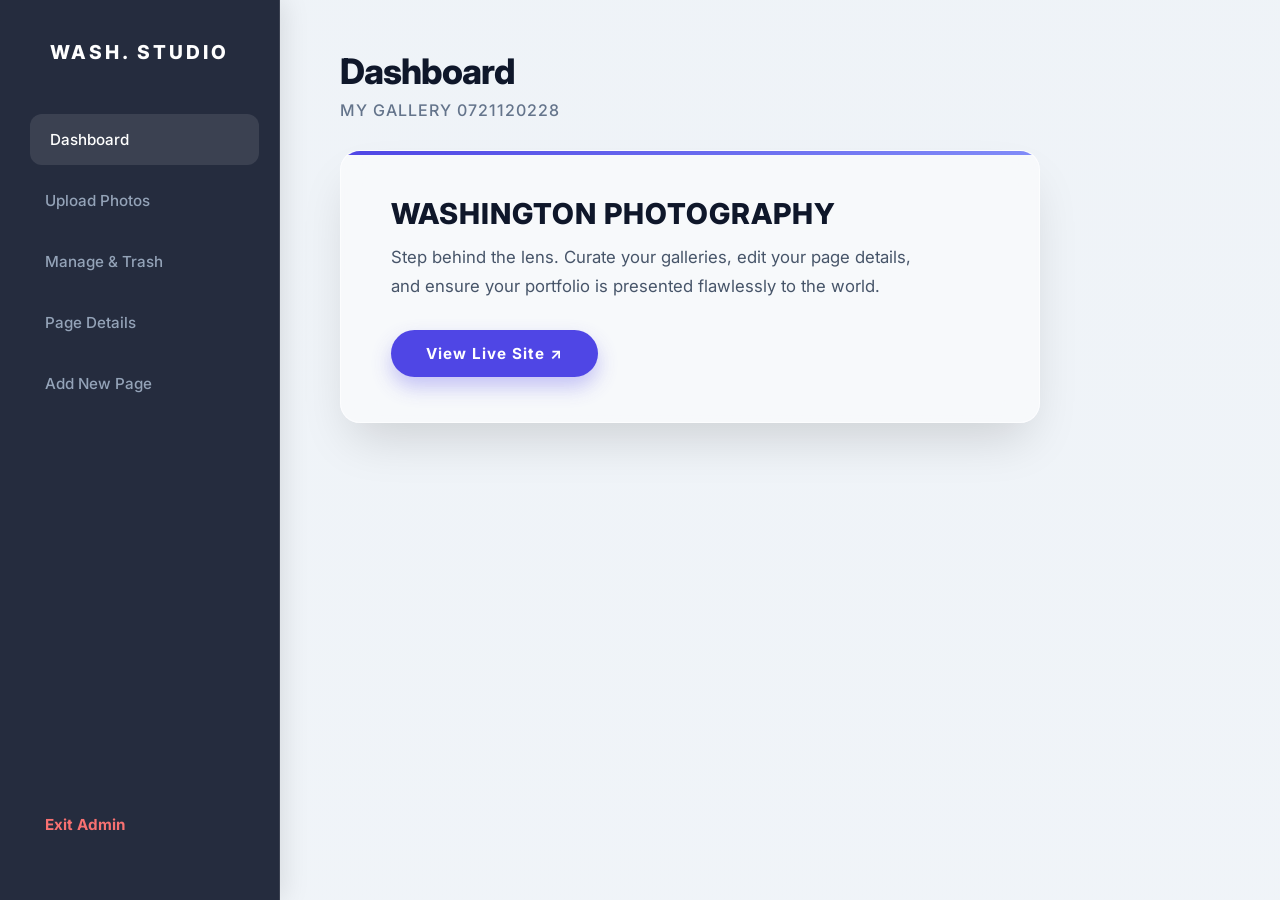
==== templates/admin.html @ 44b2ec54 "Initial commit: Washington Photography portfolio" ====
<!DOCTYPE html>
<html lang="en">
<head>
    <meta charset="UTF-8">
    <meta name="viewport" content="width=device-width, initial-scale=1.0">
    <title>Washington Photography | Admin</title>
    <link href="https://fonts.googleapis.com/css2?family=Inter:wght@300;400;500;600;700;800&display=swap" rel="stylesheet">
    <style>
        :root {
            --primary: #4f46e5;
            --primary-hover: #4338ca;
            --text-main: #1e293b;
            --text-muted: #64748b;
            --danger: #ef4444; 
            --success: #10b981; 
            --border: rgba(226, 232, 240, 0.8);
            --radius: 20px;
            --shadow-md: 0 10px 30px -5px rgba(0, 0, 0, 0.08);
            --shadow-lg: 0 25px 50px -12px rgba(0, 0, 0, 0.15);
        }
        
        * { margin: 0; padding: 0; box-sizing: border-box; font-family: 'Inter', sans-serif; }
        
        body { 
            background-color: #e2e8f0; 
            background-image: linear-gradient(rgba(241, 245, 249, 0.85), rgba(241, 245, 249, 0.92)), url('images/hero.jpeg');
            background-size: cover;
            background-position: center top;
            background-attachment: fixed;
            color: var(--text-main); display: flex; height: 100vh; overflow: hidden; font-size: 15px; 
        }

        .sidebar { 
            width: 280px; 
            background: rgba(15, 23, 42, 0.9); 
            backdrop-filter: blur(20px); 
            -webkit-backdrop-filter: blur(20px);
            color: white; display: flex; flex-direction: column; padding: 40px 25px; flex-shrink: 0; 
            border-right: 1px solid rgba(255, 255, 255, 0.1); 
            box-shadow: 4px 0 25px rgba(0,0,0,0.1);
            z-index: 10;
        }
        
        .sidebar h1 { font-size: 1.2rem; font-weight: 800; letter-spacing: 3px; margin-bottom: 50px; text-align: center; }
        .nav-link { color: #94a3b8; text-decoration: none; padding: 16px 20px; border-radius: 12px; margin-bottom: 10px; transition: 0.3s; font-size: 0.95rem; font-weight: 500; display: flex; align-items: center; gap: 15px; cursor: pointer; }
        .nav-link:hover, .nav-link.active { background: rgba(255,255,255,0.1); color: white; transform: translateX(5px); }
        .sidebar .spacer { flex-grow: 1; }

        .main-content { flex-grow: 1; overflow-y: auto; padding: 50px 60px; }
        .top-header { margin-bottom: 30px; color: var(--text-main); }
        .top-header h2 { font-size: 2.2rem; font-weight: 800; color: #0f172a; letter-spacing: -1px; }
        .top-header p { color: var(--text-muted); margin-top: 8px; font-size: 1rem; font-weight: 500; letter-spacing: 1px; }

        .hero-card {
            background: rgba(248, 250, 252, 0.85); 
            backdrop-filter: blur(16px);
            -webkit-backdrop-filter: blur(16px);
            border-radius: 20px;
            padding: 45px 50px; 
            box-shadow: var(--shadow-lg);
            display: flex;
            flex-direction: column;
            align-items: flex-start;
            max-width: 700px; 
            position: relative;
            border: 1px solid rgba(255, 255, 255, 0.6);
            overflow: hidden;
        }
        
        .hero-card::before {
            content: ''; position: absolute; top: 0; left: 0; width: 100%; height: 4px; 
            background: linear-gradient(90deg, var(--primary), #818cf8);
        }

        .hero-card h2 { font-size: 1.8rem; font-weight: 800; color: #0f172a; margin-bottom: 12px; letter-spacing: 1px; }
        .hero-card p { color: #475569; font-size: 1.05rem; line-height: 1.7; margin-bottom: 30px; max-width: 90%; font-weight: 400; }
        
        .btn-primary { background: var(--primary); color: white; width: auto; padding: 14px 35px; border-radius: 50px; font-weight: 700; letter-spacing: 1px; text-decoration: none; transition: 0.3s; box-shadow: 0 10px 20px rgba(79, 70, 229, 0.3); border: none; cursor: pointer; font-size: 0.95rem;}
        .btn-primary:hover { background: var(--primary-hover); transform: translateY(-2px); box-shadow: 0 15px 30px rgba(79, 70, 229, 0.4); }

        .card { 
            background: rgba(248, 250, 252, 0.85); 
            backdrop-filter: blur(16px);
            -webkit-backdrop-filter: blur(16px);
            border-radius: var(--radius); 
            padding: 40px; 
            box-shadow: var(--shadow-lg); 
            border: 1px solid rgba(255, 255, 255, 0.6); 
        }
        
        .form-group { margin-bottom: 25px; }
        .form-group label { display: block; font-size: 0.9rem; font-weight: 700; color: #334155; margin-bottom: 10px;}
        
        .form-control { 
            width: 100%; 
            padding: 16px; 
            border: 1px solid #cbd5e1; 
            border-radius: 10px; 
            font-size: 1rem; 
            outline: none; 
            background: rgba(255, 255, 255, 0.9); 
            color: var(--text-main);
            transition: 0.2s; 
        }
        
        .form-control:focus { border-color: var(--primary); background: #ffffff; box-shadow: 0 0 0 4px rgba(79, 70, 229, 0.1); }
        textarea.form-control { resize: vertical; min-height: 140px; }

        .drop-zone { 
            border: 2px dashed #94a3b8; 
            border-radius: 12px; 
            padding: 40px; 
            text-align: center; 
            cursor: pointer; 
            transition: 0.2s; 
            background: rgba(255, 255, 255, 0.6); 
        }
        
        .drop-zone:hover { border-color: var(--primary); background: rgba(255, 255, 255, 0.9); }
        .drop-zone input[type="file"] { display: none; }
        .drop-zone p { color: var(--text-muted); font-size: 1rem; margin-top: 15px; font-weight: 500;}
        .drop-zone svg { stroke: var(--primary); }

        .btn { padding: 14px 24px; border: none; border-radius: 10px; font-size: 1rem; font-weight: 700; cursor: pointer; transition: 0.2s; display: inline-flex; align-items: center; justify-content: center; }
        .btn-block { width: 100%; }
        .btn-danger { background: var(--danger); color: white; }
        .btn-danger:hover { background: #dc2626; }
        .btn-secondary { background: rgba(255, 255, 255, 0.8); color: #334155; border: 1px solid #cbd5e1; }
        .btn-secondary:hover { background: #ffffff; }
        .btn-success { background: var(--success); color: white; padding: 10px; width: 100%; border-radius: 0 0 10px 10px; font-size: 0.85rem; font-weight: 700;}
        .btn-success:hover { background: #059669; }

        .toolbar { display: flex; justify-content: space-between; align-items: center; background: rgba(255, 255, 255, 0.6); padding: 20px; border-radius: 12px; margin-bottom: 25px; border: 1px solid rgba(226, 232, 240, 0.8); }
        .toolbar-actions { display: flex; gap: 15px; }
        .gallery-grid { display: grid; grid-template-columns: repeat(auto-fill, minmax(180px, 1fr)); gap: 25px; }
        .photo-card { background: white; border-radius: 12px; overflow: hidden; border: 1px solid rgba(226, 232, 240, 0.8); position: relative; transition: 0.3s; box-shadow: var(--shadow-md); }
        .photo-card:hover { box-shadow: var(--shadow-lg); transform: translateY(-5px); border-color: var(--primary); }
        .photo-card img { width: 100%; height: 150px; object-fit: cover; display: block; cursor: pointer; }
        .checkbox-wrapper { position: absolute; top: 12px; left: 12px; z-index: 10; background: white; border-radius: 6px; padding: 3px; box-shadow: 0 2px 5px rgba(0,0,0,0.2);}
        .checkbox-wrapper input[type="checkbox"] { width: 20px; height: 20px; cursor: pointer; accent-color: var(--primary); display: block;}

        .trash-section { border-top: 2px dashed #cbd5e1; padding-top: 40px; margin-top: 50px; }
        .trash-actions { display: flex; flex-direction: column; }
        .undo-btn { background: var(--success); color: white; padding: 10px; border: none; font-weight: bold; cursor: pointer; font-size: 0.85rem;}
        .perm-delete-btn { background: #fff; color: var(--danger); padding: 10px; border: none; border-top: 1px solid #fee2e2; font-weight: bold; cursor: pointer; font-size: 0.85rem;}
        .perm-delete-btn:hover { background: #fef2f2; }

        .modal-overlay { display: none; position: fixed; top: 0; left: 0; width: 100%; height: 100%; background: rgba(15, 23, 42, 0.8); z-index: 1000; justify-content: center; align-items: center; backdrop-filter: blur(10px); }
        .modal-content img { max-width: 90vw; max-height: 90vh; border-radius: 12px; box-shadow: var(--shadow-lg); }
        .close-modal { position: absolute; top: 30px; right: 40px; font-size: 50px; color: white; cursor: pointer; opacity: 0.7; transition: 0.2s;}
        .close-modal:hover { opacity: 1; transform: scale(1.1); }

        .section-view { display: none; }
        .section-view.active { display: block; animation: slideUp 0.4s cubic-bezier(0.16, 1, 0.3, 1); }
        @keyframes slideUp { from { opacity: 0; transform: translateY(20px); } to { opacity: 1; transform: translateY(0); } }

        @media (max-width: 768px) {
            body { flex-direction: column; overflow: auto; }
            .sidebar { width: 100%; flex-direction: row; padding: 20px; overflow-x: auto; }
            .sidebar h1 { display: none; }
            .nav-link { margin-bottom: 0; white-space: nowrap; }
            .main-content { padding: 30px 20px; }
            .hero-card { padding: 30px 20px; }
            .top-header h2 { font-size: 2rem; }
        }
    </style>
</head>
<body>

    <aside class="sidebar">
        <h1>WASH. STUDIO</h1>
        <a class="nav-link active" onclick="switchTab('dashboard', this)">Dashboard</a>
        <a class="nav-link" onclick="switchTab('upload', this)">Upload Photos</a>
        <a class="nav-link" onclick="switchTab('manage', this)">Manage & Trash</a>
        <a class="nav-link" onclick="switchTab('page-details', this)">Page Details</a>
        <a class="nav-link" onclick="switchTab('add', this)">Add New Page</a>
        <div class="spacer"></div>
        <a href="/" class="nav-link" style="color: #f87171; font-weight: 700;">Exit Admin</a>
    </aside>

    <main class="main-content">
        
        <div id="dashboard" class="section-view active">
            <header class="top-header">
                <h2>Dashboard</h2>
                <p>MY GALLERY 0721120228</p>
            </header>
            
            <div class="hero-card">
                <h2>WASHINGTON PHOTOGRAPHY</h2>
                <p>Step behind the lens. Curate your galleries, edit your page details, and ensure your portfolio is presented flawlessly to the world.</p>
                <a href="/" target="_blank" class="btn-primary">View Live Site &#8599;</a>
            </div>
        </div>

        <div id="upload" class="section-view">
            <header class="top-header">
                <h2>Upload Photos</h2>
                <p>Add new photos to any of your galleries.</p>
            </header>
            <div class="card" style="max-width: 650px;">
                <form action="/upload" method="POST" enctype="multipart/form-data">
                    <div class="form-group">
                        <label>Select Category</label>
                        <select name="category" class="form-control" id="upload-category" required></select>
                    </div>
                    <div class="form-group">
                        <label>Photos (Multiple allowed)</label>
                        <div class="drop-zone" onclick="document.getElementById('file-upload').click()">
                            <svg width="40" height="40" fill="none" stroke="currentColor" stroke-width="1.5" viewBox="0 0 24 24"><path d="M12 16.5V9.75m0 0l3 3m-3-3l-3 3M6.75 19.5a4.5 4.5 0 01-1.41-8.775 5.25 5.25 0 0110.233-2.33 3 3 0 013.758 3.848A3.752 3.752 0 0118 19.5H6.75z"/></svg>
                            <p id="file-name-display">Click to browse or drag photos</p>
                        </div>
                        <input type="file" name="photo" id="file-upload" accept="image/*" multiple required onchange="updateFileNameText(this)">
                    </div>
                    <button type="submit" class="btn btn-primary btn-block">Upload Now</button>
                </form>
            </div>
        </div>

        <div id="page-details" class="section-view">
            <header class="top-header">
                <h2>Page Details</h2>
                <p>Edit the title and description (comments) of your pages.</p>
            </header>
            <div class="card" style="max-width: 750px;">
                <form action="/api/save-page" method="POST">
                    <div class="form-group">
                        <label>Select Page to Edit</label>
                        <select name="category" class="form-control" id="edit-category" onchange="loadPageDetails()"></select>
                    </div>
                    <div class="form-group">
                        <label>Page Title</label>
                        <input type="text" name="title" id="edit-title" class="form-control" required>
                    </div>
                    <div class="form-group">
                        <label>Page Description (Comments)</label>
                        <textarea name="description" id="edit-description" class="form-control" required></textarea>
                    </div>
                    <button type="submit" class="btn btn-primary btn-block">Save Changes</button>
                </form>
                <div style="margin-top: 25px;">
                    <form action="/api/delete-page" method="POST" onsubmit="return confirm('Are you sure you want to delete this entire page? All photos inside it will also be removed. This cannot be undone.')">
                        <input type="hidden" name="category" id="delete-page-category" value="">
                        <button type="submit" class="btn btn-danger btn-block">Delete This Page</button>
                    </form>
                </div>
            </div>
        </div>

        <div id="add" class="section-view">
            <header class="top-header">
                <h2>Add New Page</h2>
                <p>Create a new category for your gallery.</p>
            </header>
            <div class="card" style="max-width: 650px;">
                <form action="/api/add-page" method="POST">
                    <div class="form-group">
                        <label>Page ID (URL Friendly, e.g. nature)</label>
                        <input type="text" name="page_id" class="form-control" placeholder="nature" required>
                    </div>
                    <div class="form-group">
                        <label>Page Title</label>
                        <input type="text" name="title" class="form-control" placeholder="MY GALLERY - NATURE" required>
                    </div>
                    <div class="form-group">
                        <label>Page Description (Comments)</label>
                        <textarea name="description" class="form-control" placeholder="Capturing the beauty of nature..." required></textarea>
                    </div>
                    <button type="submit" class="btn btn-primary btn-block">Create Page</button>
                </form>
            </div>
        </div>

        <div id="manage" class="section-view">
            <header class="top-header">
                <h2>Manage & Trash</h2>
                <p>View uploaded photos, select them to delete, or recover from the trash.</p>
            </header>
            <div class="card">
                <div style="display: flex; justify-content: space-between; align-items: center; margin-bottom: 30px;">
                    <h3 style="margin:0; font-size: 1.3rem; color: var(--text-main);">Uploaded Photos</h3>
                    <select id="manage-category" class="form-control" style="width: auto; padding: 12px; font-weight: 600;" onchange="loadPhotos()"></select>
                </div>

                <form id="delete-form" action="/delete" method="POST">
                    <input type="hidden" name="category" id="delete-category" value="">
                    <div class="toolbar" id="toolbar" style="display: none;">
                        <span style="font-weight: 600; color: #334155;"><strong id="selected-count" style="color: var(--primary); font-size: 1.1rem;">0</strong> photos selected</span>
                        <div class="toolbar-actions">
                            <button type="button" class="btn btn-secondary" id="select-all-btn" onclick="toggleSelectAll()">Select All</button>
                            <button type="submit" class="btn btn-danger" onclick="return confirm('Move selected photos to trash?')">Move to Trash</button>
                        </div>
                    </div>
                    <div class="gallery-grid" id="photo-grid"></div>
                </form>

                <div class="trash-section">
                    <div style="display: flex; justify-content: space-between; align-items: center; margin-bottom: 20px;">
                        <h3 style="color: var(--danger); margin:0; font-size: 1.3rem;">Trash</h3>
                        <button type="button" class="btn btn-danger" onclick="emptyTrash()" style="padding: 10px 20px; font-size: 0.9rem;">Empty Trash</button>
                    </div>
                    <div class="gallery-grid" id="trash-grid" style="grid-template-columns: repeat(auto-fill, minmax(140px, 1fr));"></div>
                </div>
            </div>
        </div>

    </main>

    <div id="lightbox" class="modal-overlay">
        <span class="close-modal" onclick="document.getElementById('lightbox').style.display='none'">&times;</span>
        <div class="modal-content"><img id="lightbox-img" src=""></div>
    </div>

    <script>
        let globalData = null;
        let isAllSelected = false;

        function switchTab(tabId, element) {
            document.querySelectorAll('.section-view').forEach(view => view.classList.remove('active'));
            document.querySelectorAll('.nav-link').forEach(link => link.classList.remove('active'));
            
            document.getElementById(tabId).classList.add('active');
            if (element) element.classList.add('active');
            
            if (tabId === 'page-details') loadPageDetails();
        }

        async function fetchData() {
            const res = await fetch('/api/data');
            globalData = await res.json();
            populateDropdowns();
            loadPhotos();
        }

        function populateDropdowns() {
            const uploadCat = document.getElementById('upload-category');
            const editCat = document.getElementById('edit-category');
            const manageCat = document.getElementById('manage-category');
            
            uploadCat.innerHTML = ''; editCat.innerHTML = ''; manageCat.innerHTML = '';

            for (const key in globalData.pages) {
                const title = globalData.pages[key].title;
                uploadCat.innerHTML += `<option value="${key}">${title}</option>`;
                editCat.innerHTML += `<option value="${key}">${title}</option>`;
                manageCat.innerHTML += `<option value="${key}">${title}</option>`;
            }
        }

        function loadPageDetails() {
            const category = document.getElementById('edit-category').value;
            if (globalData && globalData.pages[category]) {
                document.getElementById('edit-title').value = globalData.pages[category].title;
                document.getElementById('edit-description').value = globalData.pages[category].description;
                document.getElementById('delete-page-category').value = category;
            }
        }

        function updateFileNameText(input) {
            const display = document.getElementById('file-name-display');
            if (input.files.length > 1) {
                display.innerText = `${input.files.length} photos selected`;
                display.style.color = 'var(--primary)';
                display.style.fontWeight = '700';
            } else if (input.files.length === 1) {
                display.innerText = input.files[0].name;
                display.style.color = 'var(--primary)';
                display.style.fontWeight = '700';
            }
        }

        async function loadPhotos() {
            const category = document.getElementById('manage-category').value;
            const grid = document.getElementById('photo-grid');
            const deleteCategoryInput = document.getElementById('delete-category');
            const toolbar = document.getElementById('toolbar');
            
            grid.innerHTML = '<p style="text-align:center; width:100%; grid-column: 1/-1; color:#888;">Loading...</p>'; 
            deleteCategoryInput.value = category; 
            isAllSelected = false; 
            toolbar.style.display = 'none'; 

            let currentImages = (globalData && globalData.images[category]) ? globalData.images[category] : [];
            grid.innerHTML = '';

            if (currentImages.length === 0) {
                grid.innerHTML = '<p style="text-align:center; width:100%; grid-column: 1/-1; color:#888; padding: 40px 0;">No photos in this category yet.</p>';
            }

            currentImages.forEach(img => {
                const card = document.createElement('div');
                card.className = 'photo-card';
                card.innerHTML = `
                    <div class="checkbox-wrapper">
                        <input type="checkbox" name="filename" value="${img}" onclick="updateToolbar()">
                    </div>
                    <img src="images/${img}" onclick="openLightbox(this.src)">
                `;
                grid.appendChild(card);
            });

            loadTrashGrid(category);
        }

        function updateToolbar() {
            const checkboxes = document.querySelectorAll('#photo-grid input[type="checkbox"]');
            const toolbar = document.getElementById('toolbar');
            let checkedCount = 0;
            checkboxes.forEach(cb => { if (cb.checked) checkedCount++; });
            if (checkedCount > 0) {
                toolbar.style.display = 'flex';
                document.getElementById('selected-count').innerText = checkedCount;
            } else {
                toolbar.style.display = 'none';
                document.getElementById('select-all-btn').innerText = "Select All";
                isAllSelected = false;
            }
        }

        function toggleSelectAll() {
            const checkboxes = document.querySelectorAll('#photo-grid input[type="checkbox"]');
            isAllSelected = !isAllSelected; 
            checkboxes.forEach(cb => { cb.checked = isAllSelected; });
            document.getElementById('select-all-btn').innerText = isAllSelected ? "Deselect All" : "Select All";
            updateToolbar();
        }

        async function loadTrashGrid(category) {
            const trashGrid = document.getElementById('trash-grid');
            trashGrid.innerHTML = '';
            let trashedFiles = [];
            try {
                const response = await fetch('/api/trash');
                trashedFiles = await response.json();
            } catch (error) {}

            if (trashedFiles && trashedFiles.length > 0) {
                trashedFiles.forEach(img => {
                    const card = document.createElement('div');
                    card.className = 'photo-card';
                    card.innerHTML = `
                        <img src="/trash/${img}" onclick="openLightbox(this.src)">
                        <div class="trash-actions">
                            <form action="/undo" method="POST" style="margin:0;">
                                <input type="hidden" name="category" value="${category}">
                                <input type="hidden" name="filename" value="${img}">
                                <button type="submit" class="undo-btn">Undo</button>
                            </form>
                            <form action="/empty-trash" method="POST" style="margin:0;" onsubmit="return confirm('Delete permanently?')">
                                <input type="hidden" name="filename" value="${img}">
                                <button type="submit" class="perm-delete-btn">Delete</button>
                            </form>
                        </div>
                    `;
                    trashGrid.appendChild(card);
                });
            } else {
                trashGrid.innerHTML = '<p style="text-align:center; width:100%; grid-column: 1/-1; color:#888; padding: 40px 0;">Trash is empty.</p>';
            }
        }

        async function emptyTrash() {
            if (!confirm("Permanently delete ALL photos in trash?")) return;
            
            const formData = new FormData();
            try {
                await fetch('/empty-trash', { method: 'POST', body: formData });
                window.location.reload(); 
            } catch (error) {
                alert("Error emptying trash.");
            }
        }

        function openLightbox(src) {
            document.getElementById('lightbox-img').src = src;
            document.getElementById('lightbox').style.display = 'flex';
        }

        document.getElementById('lightbox').addEventListener('click', function(e) {
            if (e.target === this) this.style.display = 'none';
        });

        window.onload = fetchData;
    </script>
</body>
</html>
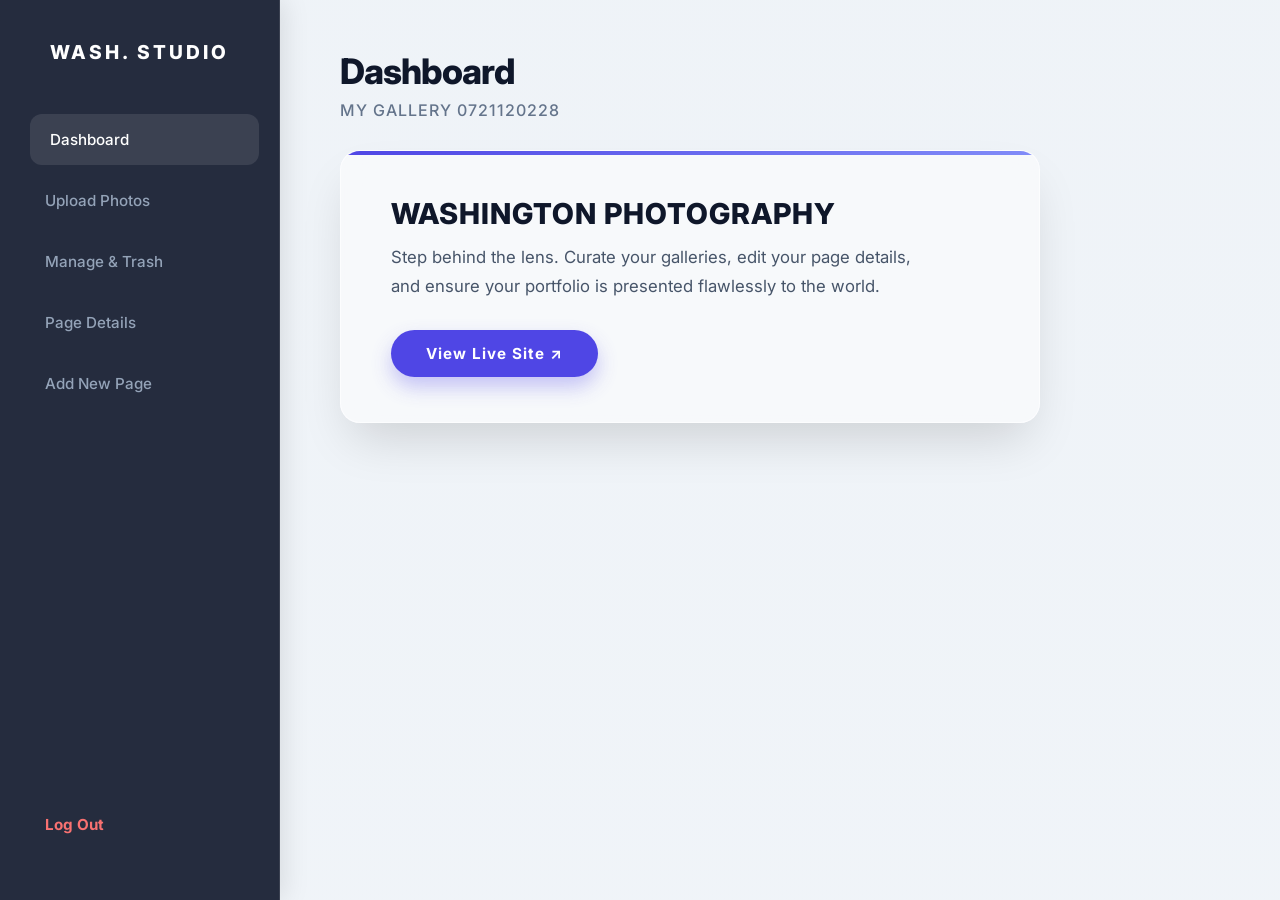
==== commit cd0d448a: "Add secure admin authentication, login page, and fix static file paths" ====
--- a/templates/admin.html
+++ b/templates/admin.html
@@ -23,7 +23,7 @@
         
         body { 
             background-color: #e2e8f0; 
-            background-image: linear-gradient(rgba(241, 245, 249, 0.85), rgba(241, 245, 249, 0.92)), url('images/hero.jpeg');
+            background-image: linear-gradient(rgba(241, 245, 249, 0.85), rgba(241, 245, 249, 0.92)), url('/static/images/hero.jpeg');
             background-size: cover;
             background-position: center top;
             background-attachment: fixed;
@@ -175,7 +175,7 @@
         <a class="nav-link" onclick="switchTab('page-details', this)">Page Details</a>
         <a class="nav-link" onclick="switchTab('add', this)">Add New Page</a>
         <div class="spacer"></div>
-        <a href="/" class="nav-link" style="color: #f87171; font-weight: 700;">Exit Admin</a>
+        <a href="/logout" class="nav-link" style="color: #f87171; font-weight: 700;">Log Out</a>
     </aside>
 
     <main class="main-content">
@@ -394,7 +394,7 @@
                     <div class="checkbox-wrapper">
                         <input type="checkbox" name="filename" value="${img}" onclick="updateToolbar()">
                     </div>
-                    <img src="images/${img}" onclick="openLightbox(this.src)">
+                    <img src="/static/images/${img}" onclick="openLightbox(this.src)">
                 `;
                 grid.appendChild(card);
             });
@@ -439,7 +439,7 @@
                     const card = document.createElement('div');
                     card.className = 'photo-card';
                     card.innerHTML = `
-                        <img src="/trash/${img}" onclick="openLightbox(this.src)">
+                        <img src="/static/trash/${img}" onclick="openLightbox(this.src)">
                         <div class="trash-actions">
                             <form action="/undo" method="POST" style="margin:0;">
                                 <input type="hidden" name="category" value="${category}">
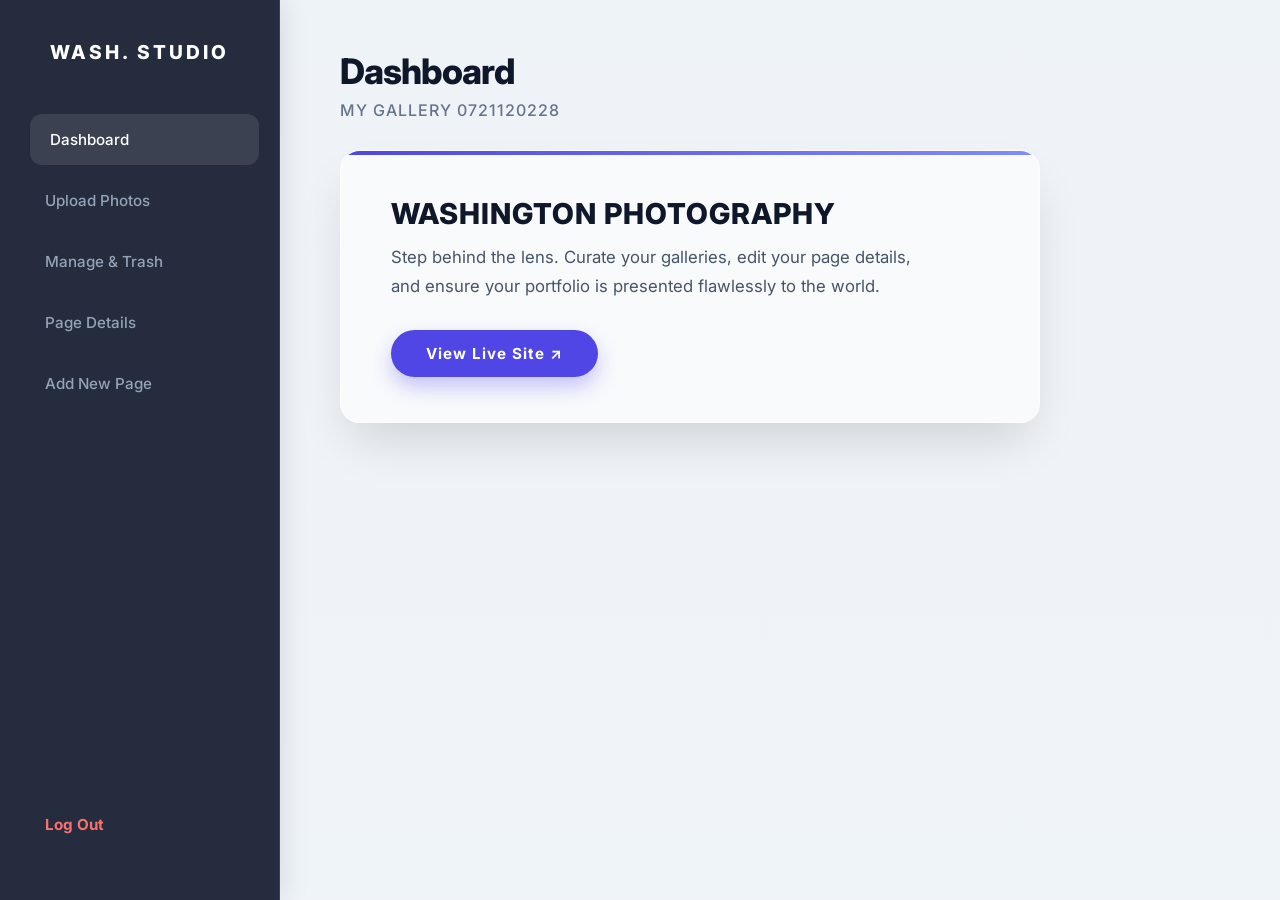
==== commit 11122da9: "Add mobile hamburger menu and center cards on mobile" ====
--- a/templates/admin.html
+++ b/templates/admin.html
@@ -30,6 +30,7 @@
             color: var(--text-main); display: flex; height: 100vh; overflow: hidden; font-size: 15px; 
         }
 
+        /* --- DESKTOP SIDEBAR --- */
         .sidebar { 
             width: 280px; 
             background: rgba(15, 23, 42, 0.9); 
@@ -38,7 +39,8 @@
             color: white; display: flex; flex-direction: column; padding: 40px 25px; flex-shrink: 0; 
             border-right: 1px solid rgba(255, 255, 255, 0.1); 
             box-shadow: 4px 0 25px rgba(0,0,0,0.1);
-            z-index: 10;
+            z-index: 100;
+            transition: transform 0.3s ease;
         }
         
         .sidebar h1 { font-size: 1.2rem; font-weight: 800; letter-spacing: 3px; margin-bottom: 50px; text-align: center; }
@@ -46,13 +48,44 @@
         .nav-link:hover, .nav-link.active { background: rgba(255,255,255,0.1); color: white; transform: translateX(5px); }
         .sidebar .spacer { flex-grow: 1; }
 
+        /* --- MOBILE TOP BAR (HIDDEN ON DESKTOP) --- */
+        .mobile-top-bar {
+            display: none;
+            position: fixed;
+            top: 0;
+            left: 0;
+            width: 100%;
+            background: rgba(15, 23, 42, 0.95);
+            backdrop-filter: blur(20px);
+            color: white;
+            padding: 15px 20px;
+            justify-content: space-between;
+            align-items: center;
+            z-index: 200;
+            border-bottom: 1px solid rgba(255, 255, 255, 0.1);
+            height: 65px;
+        }
+        .mobile-top-bar h1 { font-size: 1rem; font-weight: 800; letter-spacing: 2px; }
+        .hamburger-btn {
+            background: none;
+            border: none;
+            color: white;
+            font-size: 1.8rem;
+            cursor: pointer;
+            display: flex;
+            align-items: center;
+            justify-content: center;
+        }
+
+        /* --- MAIN CONTENT --- */
         .main-content { flex-grow: 1; overflow-y: auto; padding: 50px 60px; }
         .top-header { margin-bottom: 30px; color: var(--text-main); }
         .top-header h2 { font-size: 2.2rem; font-weight: 800; color: #0f172a; letter-spacing: -1px; }
         .top-header p { color: var(--text-muted); margin-top: 8px; font-size: 1rem; font-weight: 500; letter-spacing: 1px; }
 
+        /* --- CARDS --- */
         .hero-card {
-            background: rgba(248, 250, 252, 0.85); 
+            background: rgba(248, 250, 252, 0.95); 
             backdrop-filter: blur(16px);
             -webkit-backdrop-filter: blur(16px);
             border-radius: 20px;
@@ -79,7 +112,7 @@
         .btn-primary:hover { background: var(--primary-hover); transform: translateY(-2px); box-shadow: 0 15px 30px rgba(79, 70, 229, 0.4); }
 
         .card { 
-            background: rgba(248, 250, 252, 0.85); 
+            background: rgba(248, 250, 252, 0.95); 
             backdrop-filter: blur(16px);
             -webkit-backdrop-filter: blur(16px);
             border-radius: var(--radius); 
@@ -154,20 +187,121 @@
         .section-view.active { display: block; animation: slideUp 0.4s cubic-bezier(0.16, 1, 0.3, 1); }
         @keyframes slideUp { from { opacity: 0; transform: translateY(20px); } to { opacity: 1; transform: translateY(0); } }
 
-        @media (max-width: 768px) {
-            body { flex-direction: column; overflow: auto; }
-            .sidebar { width: 100%; flex-direction: row; padding: 20px; overflow-x: auto; }
+        /* ========================================================= */
+        /* --- MOBILE RESPONSIVE (HAMBURGER MENU & CENTERED CARDS) --- */
+        /* ========================================================= */
+        @media (max-width: 900px) {
+            body { 
+                flex-direction: column; 
+                height: 100vh; 
+                overflow-y: auto; 
+            }
+            
+            /* Show the top mobile bar */
+            .mobile-top-bar { 
+                display: flex; 
+            }
+
+            /* Hide the sidebar by default, slide it in when active */
+            .sidebar { 
+                position: fixed;
+                top: 65px; 
+                left: 0;
+                width: 100%;
+                height: calc(100vh - 65px);
+                background: rgba(15, 23, 42, 0.98);
+                transform: translateX(-100%); 
+                padding: 20px;
+                z-index: 150;
+            }
+            
+            .sidebar.active {
+                transform: translateX(0);
+            }
+
             .sidebar h1 { display: none; }
-            .nav-link { margin-bottom: 0; white-space: nowrap; }
-            .main-content { padding: 30px 20px; }
-            .hero-card { padding: 30px 20px; }
-            .top-header h2 { font-size: 2rem; }
+            
+            .nav-link { 
+                font-size: 1.1rem;
+                padding: 20px;
+                justify-content: center;
+            }
+
+            .sidebar .spacer {
+                display: none;
+            }
+            
+            /* Center everything in the main content */
+            .main-content { 
+                padding: 100px 20px 30px 20px; 
+                display: flex;
+                flex-direction: column;
+                align-items: center;
+            }
+            
+            .top-header {
+                text-align: center;
+                width: 100%;
+                margin-bottom: 25px;
+            }
+            
+            .top-header h2 { 
+                font-size: 1.8rem; 
+            }
+
+            .top-header p {
+                font-size: 0.9rem;
+            }
+            
+            /* Center the dashboard card and forms */
+            .hero-card, .card { 
+                padding: 30px 25px; 
+                max-width: 100%;
+                width: 100%;
+                margin: 0 auto;
+                text-align: center;
+                align-items: center;
+            }
+
+            .hero-card h2 {
+                font-size: 1.5rem;
+            }
+
+            .hero-card p {
+                font-size: 0.95rem;
+                margin-bottom: 25px;
+            }
+
+            /* Adjust gallery grid for smaller screens */
+            .gallery-grid { 
+                grid-template-columns: repeat(auto-fill, minmax(130px, 1fr)); 
+                gap: 15px; 
+            }
+
+            .photo-card img { 
+                height: 120px; 
+            }
+
+            /* Fix toolbar layout */
+            .toolbar {
+                flex-direction: column;
+                gap: 15px;
+                align-items: center;
+                text-align: center;
+            }
         }
     </style>
 </head>
 <body>
 
-    <aside class="sidebar">
+    <!-- Mobile Top Bar -->
+    <div class="mobile-top-bar">
+        <h1>WASH. STUDIO</h1>
+        <button class="hamburger-btn" onclick="toggleMobileMenu()">&#9776;</button>
+    </div>
+
+    <!-- Sidebar -->
+    <aside class="sidebar" id="sidebar">
         <h1>WASH. STUDIO</h1>
         <a class="nav-link active" onclick="switchTab('dashboard', this)">Dashboard</a>
         <a class="nav-link" onclick="switchTab('upload', this)">Upload Photos</a>
@@ -277,12 +411,12 @@
                 <p>View uploaded photos, select them to delete, or recover from the trash.</p>
             </header>
             <div class="card">
-                <div style="display: flex; justify-content: space-between; align-items: center; margin-bottom: 30px;">
+                <div style="display: flex; justify-content: space-between; align-items: center; margin-bottom: 30px; width: 100%;">
                     <h3 style="margin:0; font-size: 1.3rem; color: var(--text-main);">Uploaded Photos</h3>
                     <select id="manage-category" class="form-control" style="width: auto; padding: 12px; font-weight: 600;" onchange="loadPhotos()"></select>
                 </div>
 
-                <form id="delete-form" action="/delete" method="POST">
+                <form id="delete-form" action="/delete" method="POST" style="width: 100%;">
                     <input type="hidden" name="category" id="delete-category" value="">
                     <div class="toolbar" id="toolbar" style="display: none;">
                         <span style="font-weight: 600; color: #334155;"><strong id="selected-count" style="color: var(--primary); font-size: 1.1rem;">0</strong> photos selected</span>
@@ -294,7 +428,7 @@
                     <div class="gallery-grid" id="photo-grid"></div>
                 </form>
 
-                <div class="trash-section">
+                <div class="trash-section" style="width: 100%;">
                     <div style="display: flex; justify-content: space-between; align-items: center; margin-bottom: 20px;">
                         <h3 style="color: var(--danger); margin:0; font-size: 1.3rem;">Trash</h3>
                         <button type="button" class="btn btn-danger" onclick="emptyTrash()" style="padding: 10px 20px; font-size: 0.9rem;">Empty Trash</button>
@@ -315,6 +449,10 @@
         let globalData = null;
         let isAllSelected = false;
 
+        function toggleMobileMenu() {
+            document.getElementById('sidebar').classList.toggle('active');
+        }
+
         function switchTab(tabId, element) {
             document.querySelectorAll('.section-view').forEach(view => view.classList.remove('active'));
             document.querySelectorAll('.nav-link').forEach(link => link.classList.remove('active'));
@@ -323,6 +461,9 @@
             if (element) element.classList.add('active');
             
             if (tabId === 'page-details') loadPageDetails();
+
+            // Close the mobile menu after selecting a tab
+            document.getElementById('sidebar').classList.remove('active');
         }
 
         async function fetchData() {
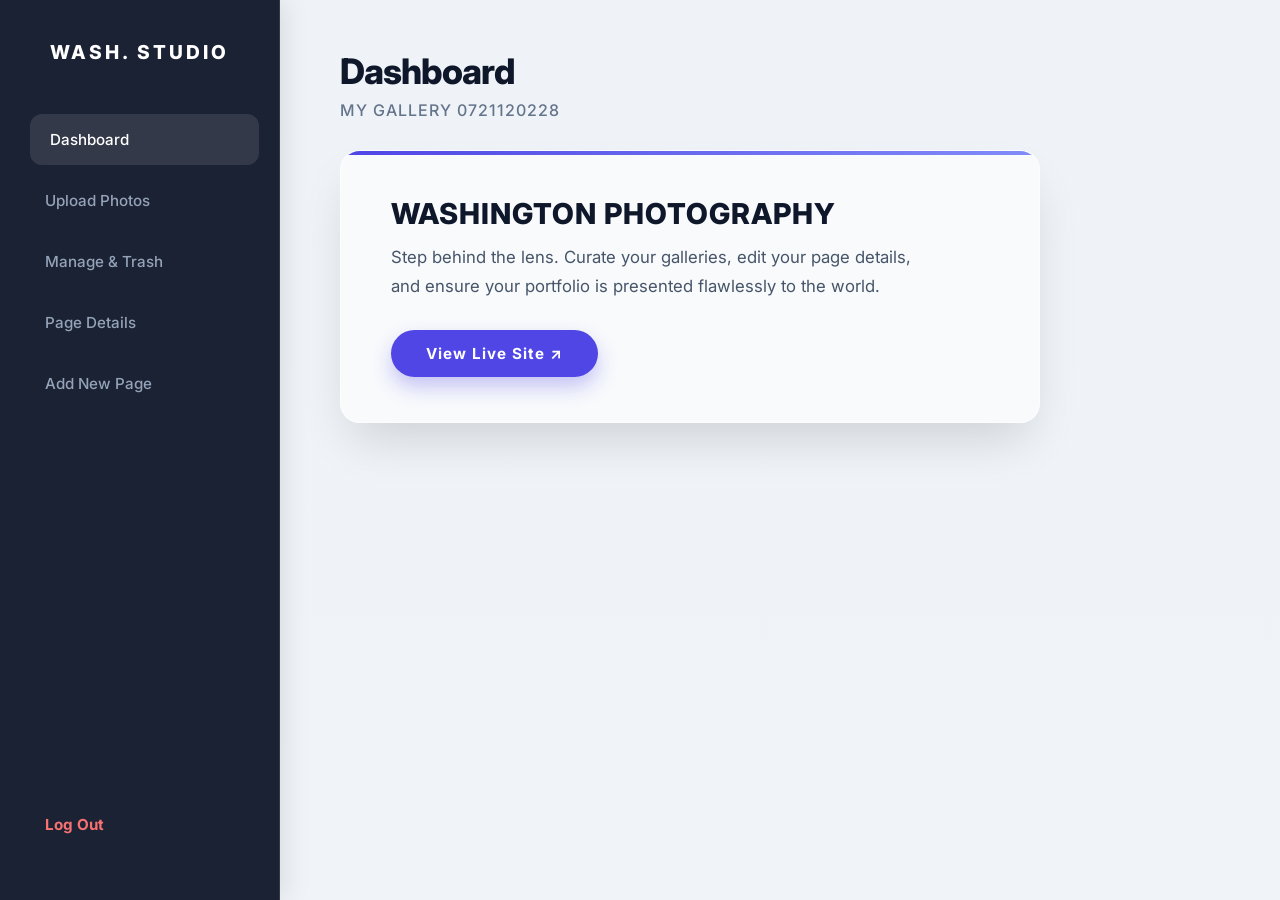
==== commit 7524faa6: "Make mobile menu a slide-out sidebar" ====
--- a/templates/admin.html
+++ b/templates/admin.html
@@ -30,17 +30,15 @@
             color: var(--text-main); display: flex; height: 100vh; overflow: hidden; font-size: 15px; 
         }
 
-        /* --- DESKTOP SIDEBAR --- */
         .sidebar { 
             width: 280px; 
-            background: rgba(15, 23, 42, 0.9); 
+            background: rgba(15, 23, 42, 0.95); 
             backdrop-filter: blur(20px); 
             -webkit-backdrop-filter: blur(20px);
             color: white; display: flex; flex-direction: column; padding: 40px 25px; flex-shrink: 0; 
             border-right: 1px solid rgba(255, 255, 255, 0.1); 
             box-shadow: 4px 0 25px rgba(0,0,0,0.1);
             z-index: 100;
-            transition: transform 0.3s ease;
         }
         
         .sidebar h1 { font-size: 1.2rem; font-weight: 800; letter-spacing: 3px; margin-bottom: 50px; text-align: center; }
@@ -48,7 +46,6 @@
         .nav-link:hover, .nav-link.active { background: rgba(255,255,255,0.1); color: white; transform: translateX(5px); }
         .sidebar .spacer { flex-grow: 1; }
 
-        /* --- MOBILE TOP BAR (HIDDEN ON DESKTOP) --- */
         .mobile-top-bar {
             display: none;
             position: fixed;
@@ -72,18 +69,24 @@
             color: white;
             font-size: 1.8rem;
             cursor: pointer;
-            display: flex;
-            align-items: center;
-            justify-content: center;
-        }
-
-        /* --- MAIN CONTENT --- */
+        }
+
+        .menu-overlay {
+            display: none;
+            position: fixed;
+            top: 65px;
+            left: 0;
+            width: 100%;
+            height: calc(100vh - 65px);
+            background: rgba(15, 23, 42, 0.6);
+            z-index: 90;
+        }
+
         .main-content { flex-grow: 1; overflow-y: auto; padding: 50px 60px; }
         .top-header { margin-bottom: 30px; color: var(--text-main); }
         .top-header h2 { font-size: 2.2rem; font-weight: 800; color: #0f172a; letter-spacing: -1px; }
         .top-header p { color: var(--text-muted); margin-top: 8px; font-size: 1rem; font-weight: 500; letter-spacing: 1px; }
 
-        /* --- CARDS --- */
         .hero-card {
             background: rgba(248, 250, 252, 0.95); 
             backdrop-filter: blur(16px);
@@ -187,51 +190,31 @@
         .section-view.active { display: block; animation: slideUp 0.4s cubic-bezier(0.16, 1, 0.3, 1); }
         @keyframes slideUp { from { opacity: 0; transform: translateY(20px); } to { opacity: 1; transform: translateY(0); } }
 
-        /* ========================================================= */
-        /* --- MOBILE RESPONSIVE (HAMBURGER MENU & CENTERED CARDS) --- */
-        /* ========================================================= */
         @media (max-width: 900px) {
-            body { 
-                flex-direction: column; 
-                height: 100vh; 
-                overflow-y: auto; 
-            }
-            
-            /* Show the top mobile bar */
-            .mobile-top-bar { 
-                display: flex; 
-            }
-
-            /* Hide the sidebar by default, slide it in when active */
+            body { flex-direction: column; height: 100vh; overflow-y: auto; }
+            
+            .mobile-top-bar { display: flex; }
+
             .sidebar { 
                 position: fixed;
                 top: 65px; 
                 left: 0;
-                width: 100%;
+                width: 80%;
+                max-width: 320px;
                 height: calc(100vh - 65px);
                 background: rgba(15, 23, 42, 0.98);
                 transform: translateX(-100%); 
-                padding: 20px;
+                padding: 30px 20px;
                 z-index: 150;
             }
             
-            .sidebar.active {
-                transform: translateX(0);
-            }
-
+            .sidebar.active { transform: translateX(0); }
             .sidebar h1 { display: none; }
-            
-            .nav-link { 
-                font-size: 1.1rem;
-                padding: 20px;
-                justify-content: center;
-            }
-
-            .sidebar .spacer {
-                display: none;
-            }
-            
-            /* Center everything in the main content */
+            .nav-link { font-size: 1.05rem; padding: 18px; }
+            .sidebar .spacer { display: none; }
+            
+            .menu-overlay.active { display: block; }
+
             .main-content { 
                 padding: 100px 20px 30px 20px; 
                 display: flex;
@@ -239,21 +222,10 @@
                 align-items: center;
             }
             
-            .top-header {
-                text-align: center;
-                width: 100%;
-                margin-bottom: 25px;
-            }
-            
-            .top-header h2 { 
-                font-size: 1.8rem; 
-            }
-
-            .top-header p {
-                font-size: 0.9rem;
-            }
-            
-            /* Center the dashboard card and forms */
+            .top-header { text-align: center; width: 100%; margin-bottom: 25px; }
+            .top-header h2 { font-size: 1.8rem; }
+            .top-header p { font-size: 0.9rem; }
+            
             .hero-card, .card { 
                 padding: 30px 25px; 
                 max-width: 100%;
@@ -263,44 +235,25 @@
                 align-items: center;
             }
 
-            .hero-card h2 {
-                font-size: 1.5rem;
-            }
-
-            .hero-card p {
-                font-size: 0.95rem;
-                margin-bottom: 25px;
-            }
-
-            /* Adjust gallery grid for smaller screens */
-            .gallery-grid { 
-                grid-template-columns: repeat(auto-fill, minmax(130px, 1fr)); 
-                gap: 15px; 
-            }
-
-            .photo-card img { 
-                height: 120px; 
-            }
-
-            /* Fix toolbar layout */
-            .toolbar {
-                flex-direction: column;
-                gap: 15px;
-                align-items: center;
-                text-align: center;
-            }
+            .hero-card h2 { font-size: 1.5rem; }
+            .hero-card p { font-size: 0.95rem; margin-bottom: 25px; }
+
+            .gallery-grid { grid-template-columns: repeat(auto-fill, minmax(130px, 1fr)); gap: 15px; }
+            .photo-card img { height: 120px; }
+
+            .toolbar { flex-direction: column; gap: 15px; align-items: center; text-align: center; }
         }
     </style>
 </head>
 <body>
 
-    <!-- Mobile Top Bar -->
     <div class="mobile-top-bar">
         <h1>WASH. STUDIO</h1>
         <button class="hamburger-btn" onclick="toggleMobileMenu()">&#9776;</button>
     </div>
 
-    <!-- Sidebar -->
+    <div class="menu-overlay" id="menu-overlay" onclick="toggleMobileMenu()"></div>
+
     <aside class="sidebar" id="sidebar">
         <h1>WASH. STUDIO</h1>
         <a class="nav-link active" onclick="switchTab('dashboard', this)">Dashboard</a>
@@ -451,6 +404,7 @@
 
         function toggleMobileMenu() {
             document.getElementById('sidebar').classList.toggle('active');
+            document.getElementById('menu-overlay').classList.toggle('active');
         }
 
         function switchTab(tabId, element) {
@@ -462,8 +416,8 @@
             
             if (tabId === 'page-details') loadPageDetails();
 
-            // Close the mobile menu after selecting a tab
             document.getElementById('sidebar').classList.remove('active');
+            document.getElementById('menu-overlay').classList.remove('active');
         }
 
         async function fetchData() {
